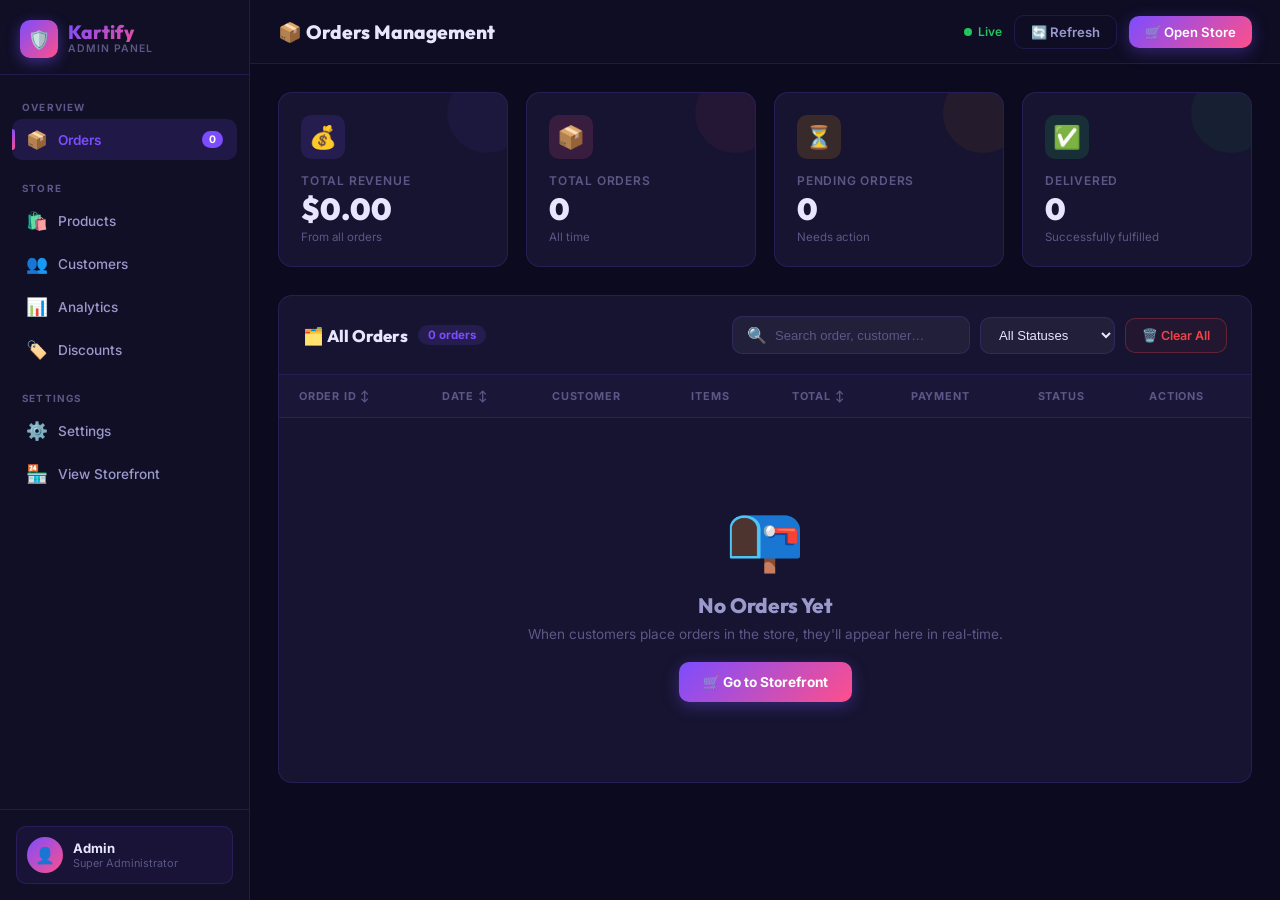
==== admin.html @ bb983f79 "Initial commit: Kartify online kart website with admin panel" ====
<!DOCTYPE html>
<html lang="en">
<head>
  <meta charset="UTF-8" />
  <meta name="viewport" content="width=device-width, initial-scale=1.0" />
  <title>Kartify – Admin Panel</title>
  <link rel="icon" href="data:image/svg+xml,<svg xmlns='http://www.w3.org/2000/svg' viewBox='0 0 100 100'><text y='.9em' font-size='90'>🛡️</text></svg>" />
  <link rel="preconnect" href="https://fonts.googleapis.com" />
  <link rel="preconnect" href="https://fonts.gstatic.com" crossorigin />
  <link href="https://fonts.googleapis.com/css2?family=Outfit:wght@300;400;500;600;700;800;900&family=Inter:wght@400;500;600&display=swap" rel="stylesheet" />
  <style>
    /* =============================================
       ADMIN PANEL – DEDICATED STYLESHEET
       ============================================= */
    *, *::before, *::after { box-sizing: border-box; margin: 0; padding: 0; }
    html { font-size: 16px; }
    body {
      font-family: 'Inter', sans-serif;
      background: #0B0A1E;
      color: #E8E6FF;
      min-height: 100vh;
      display: flex;
      overflow-x: hidden;
    }
    img { max-width: 100%; display: block; }
    a { text-decoration: none; color: inherit; }
    button { cursor: pointer; border: none; background: none; font-family: 'Inter', sans-serif; }
    ::-webkit-scrollbar { width: 5px; }
    ::-webkit-scrollbar-track { background: #12112A; }
    ::-webkit-scrollbar-thumb { background: #3D3870; border-radius: 99px; }

    /* ---- CSS VARS ---- */
    :root {
      --brand: #7C4DFF;
      --brand-2: #FF4F8B;
      --brand-grad: linear-gradient(135deg, #7C4DFF 0%, #FF4F8B 100%);
      --bg: #0B0A1E;
      --sidebar-bg: #100F26;
      --card-bg: #161430;
      --card-border: rgba(124, 77, 255, 0.18);
      --text: #E8E6FF;
      --text-2: #9B99CC;
      --text-3: #5B5887;
      --success: #22C55E;
      --warning: #F59E0B;
      --error: #EF4444;
      --info: #3B82F6;
      --pending: #F59E0B;
      --processing: #3B82F6;
      --shipped: #7C4DFF;
      --delivered: #22C55E;
      --cancelled: #EF4444;
      --sidebar-w: 250px;
      --header-h: 64px;
      --radius: 14px;
      --transition: all 0.22s cubic-bezier(0.4, 0, 0.2, 1);
    }

    /* =============================================
       SIDEBAR
       ============================================= */
    .admin-sidebar {
      width: var(--sidebar-w);
      min-height: 100vh;
      background: var(--sidebar-bg);
      border-right: 1px solid var(--card-border);
      display: flex;
      flex-direction: column;
      flex-shrink: 0;
      position: fixed;
      top: 0;
      left: 0;
      bottom: 0;
      z-index: 200;
      transition: var(--transition);
    }
    .sidebar-brand {
      display: flex;
      align-items: center;
      gap: 10px;
      padding: 20px 20px 16px;
      border-bottom: 1px solid var(--card-border);
    }
    .sidebar-logo {
      width: 38px; height: 38px;
      background: var(--brand-grad);
      border-radius: 10px;
      display: flex; align-items: center; justify-content: center;
      font-size: 18px;
      box-shadow: 0 4px 14px rgba(124,77,255,0.45);
      flex-shrink: 0;
    }
    .sidebar-brand-text .brand-name {
      font-family: 'Outfit', sans-serif;
      font-size: 1.2rem;
      font-weight: 800;
      background: var(--brand-grad);
      -webkit-background-clip: text;
      -webkit-text-fill-color: transparent;
      background-clip: text;
      line-height: 1;
    }
    .sidebar-brand-text .brand-sub {
      font-size: 0.65rem;
      color: var(--text-3);
      font-weight: 600;
      letter-spacing: 1px;
      text-transform: uppercase;
    }
    .sidebar-nav { flex: 1; padding: 16px 12px; overflow-y: auto; }
    .nav-section-label {
      font-size: 0.62rem;
      font-weight: 700;
      letter-spacing: 1.2px;
      text-transform: uppercase;
      color: var(--text-3);
      padding: 10px 10px 6px;
    }
    .nav-item {
      display: flex;
      align-items: center;
      gap: 10px;
      padding: 10px 14px;
      border-radius: 10px;
      font-size: 0.85rem;
      font-weight: 500;
      color: var(--text-2);
      cursor: pointer;
      transition: var(--transition);
      position: relative;
      margin-bottom: 2px;
      border: none;
      background: none;
      width: 100%;
      text-align: left;
    }
    .nav-item:hover { background: rgba(124,77,255,0.1); color: var(--text); }
    .nav-item.active { background: rgba(124,77,255,0.15); color: var(--brand); font-weight: 600; }
    .nav-item.active::before {
      content: '';
      position: absolute;
      left: 0; top: 25%; bottom: 25%;
      width: 3px;
      background: var(--brand-grad);
      border-radius: 0 3px 3px 0;
    }
    .nav-item .nav-icon { font-size: 1.1rem; width: 22px; text-align: center; flex-shrink: 0; }
    .nav-item .nav-badge {
      margin-left: auto;
      background: var(--brand);
      color: white;
      font-size: 0.65rem;
      font-weight: 700;
      padding: 2px 7px;
      border-radius: 99px;
    }
    .sidebar-footer {
      padding: 16px;
      border-top: 1px solid var(--card-border);
    }
    .admin-user-chip {
      display: flex;
      align-items: center;
      gap: 10px;
      padding: 10px;
      background: rgba(124,77,255,0.08);
      border-radius: 10px;
      border: 1px solid var(--card-border);
    }
    .admin-avatar {
      width: 36px; height: 36px;
      border-radius: 50%;
      background: var(--brand-grad);
      display: flex; align-items: center; justify-content: center;
      font-size: 16px;
      flex-shrink: 0;
    }
    .admin-user-info .admin-name { font-size: 0.82rem; font-weight: 700; }
    .admin-user-info .admin-role { font-size: 0.68rem; color: var(--text-3); }

    /* =============================================
       MAIN CONTENT AREA
       ============================================= */
    .admin-main {
      margin-left: var(--sidebar-w);
      flex: 1;
      display: flex;
      flex-direction: column;
      min-height: 100vh;
    }

    /* Top Header */
    .admin-header {
      height: var(--header-h);
      background: rgba(16, 15, 38, 0.85);
      backdrop-filter: blur(20px);
      border-bottom: 1px solid var(--card-border);
      display: flex;
      align-items: center;
      justify-content: space-between;
      padding: 0 28px;
      position: sticky;
      top: 0;
      z-index: 100;
    }
    .admin-page-title {
      font-family: 'Outfit', sans-serif;
      font-size: 1.2rem;
      font-weight: 800;
      display: flex;
      align-items: center;
      gap: 10px;
    }
    .admin-header-actions { display: flex; align-items: center; gap: 12px; }
    .header-action-btn {
      display: flex; align-items: center; gap: 8px;
      padding: 8px 16px;
      border-radius: 10px;
      font-size: 0.82rem;
      font-weight: 600;
      cursor: pointer;
      transition: var(--transition);
    }
    .btn-outline {
      background: transparent;
      border: 1.5px solid var(--card-border);
      color: var(--text-2);
    }
    .btn-outline:hover { border-color: var(--brand); color: var(--brand); background: rgba(124,77,255,0.08); }
    .btn-primary {
      background: var(--brand-grad);
      border: none;
      color: white;
      box-shadow: 0 4px 16px rgba(124,77,255,0.35);
    }
    .btn-primary:hover { opacity: 0.85; transform: translateY(-1px); }
    .live-dot {
      display: flex; align-items: center; gap: 6px;
      font-size: 0.75rem; color: var(--success); font-weight: 600;
    }
    .live-dot::before {
      content: '';
      width: 8px; height: 8px;
      border-radius: 50%;
      background: var(--success);
      animation: pulse 1.5s ease infinite;
    }
    @keyframes pulse { 0%,100%{opacity:1;transform:scale(1)} 50%{opacity:0.4;transform:scale(1.3)} }

    /* Page Content */
    .admin-content { flex: 1; padding: 28px; }

    /* =============================================
       STAT CARDS
       ============================================= */
    .stats-grid {
      display: grid;
      grid-template-columns: repeat(4, 1fr);
      gap: 18px;
      margin-bottom: 28px;
    }
    .stat-card {
      background: var(--card-bg);
      border: 1px solid var(--card-border);
      border-radius: var(--radius);
      padding: 22px;
      position: relative;
      overflow: hidden;
      transition: var(--transition);
    }
    .stat-card:hover { border-color: rgba(124,77,255,0.4); transform: translateY(-3px); box-shadow: 0 8px 30px rgba(0,0,0,0.3); }
    .stat-card::before {
      content: '';
      position: absolute;
      top: 0; right: 0;
      width: 80px; height: 80px;
      border-radius: 50%;
      opacity: 0.06;
      transform: translate(20px, -20px);
    }
    .stat-card.revenue::before { background: #7C4DFF; }
    .stat-card.orders-total::before { background: #FF4F8B; }
    .stat-card.pending::before { background: #F59E0B; }
    .stat-card.delivered::before { background: #22C55E; }
    .stat-icon {
      width: 44px; height: 44px;
      border-radius: 10px;
      display: flex; align-items: center; justify-content: center;
      font-size: 1.4rem;
      margin-bottom: 14px;
    }
    .stat-card.revenue .stat-icon { background: rgba(124,77,255,0.15); }
    .stat-card.orders-total .stat-icon { background: rgba(255,79,139,0.15); }
    .stat-card.pending .stat-icon { background: rgba(245,158,11,0.15); }
    .stat-card.delivered .stat-icon { background: rgba(34,197,94,0.15); }
    .stat-label { font-size: 0.75rem; font-weight: 600; color: var(--text-3); text-transform: uppercase; letter-spacing: 0.8px; margin-bottom: 6px; }
    .stat-value { font-family: 'Outfit', sans-serif; font-size: 1.9rem; font-weight: 900; line-height: 1; color: var(--text); }
    .stat-change { font-size: 0.72rem; color: var(--text-3); margin-top: 6px; }
    .stat-change .up { color: var(--success); font-weight: 600; }

    /* =============================================
       ORDERS TABLE SECTION
       ============================================= */
    .orders-section {
      background: var(--card-bg);
      border: 1px solid var(--card-border);
      border-radius: var(--radius);
      overflow: hidden;
    }
    .orders-section-header {
      display: flex;
      align-items: center;
      justify-content: space-between;
      padding: 20px 24px;
      border-bottom: 1px solid var(--card-border);
      flex-wrap: wrap;
      gap: 14px;
    }
    .orders-section-title {
      font-family: 'Outfit', sans-serif;
      font-size: 1.05rem;
      font-weight: 800;
      display: flex;
      align-items: center;
      gap: 8px;
    }
    .orders-count-tag {
      background: rgba(124,77,255,0.15);
      color: var(--brand);
      font-size: 0.72rem;
      font-weight: 700;
      padding: 3px 10px;
      border-radius: 99px;
    }
    .orders-toolbar { display: flex; align-items: center; gap: 10px; flex-wrap: wrap; }
    .search-bar-admin {
      display: flex;
      align-items: center;
      gap: 8px;
      background: rgba(255,255,255,0.05);
      border: 1.5px solid var(--card-border);
      border-radius: 10px;
      padding: 8px 14px;
      transition: var(--transition);
    }
    .search-bar-admin:focus-within { border-color: var(--brand); background: rgba(124,77,255,0.06); }
    .search-bar-admin input {
      background: transparent;
      border: none;
      outline: none;
      color: var(--text);
      font-size: 0.82rem;
      width: 180px;
    }
    .search-bar-admin input::placeholder { color: var(--text-3); }
    .filter-select-admin {
      background: rgba(255,255,255,0.05);
      border: 1.5px solid var(--card-border);
      border-radius: 10px;
      padding: 9px 14px;
      color: var(--text);
      font-size: 0.82rem;
      cursor: pointer;
      outline: none;
      transition: var(--transition);
    }
    .filter-select-admin:focus { border-color: var(--brand); }
    .filter-select-admin option { background: #1A1830; }
    .clear-orders-btn {
      padding: 9px 16px;
      border-radius: 10px;
      font-size: 0.78rem;
      font-weight: 600;
      color: var(--error);
      border: 1.5px solid rgba(239,68,68,0.3);
      background: rgba(239,68,68,0.06);
      cursor: pointer;
      transition: var(--transition);
      display: flex; align-items: center; gap: 6px;
    }
    .clear-orders-btn:hover { background: rgba(239,68,68,0.15); border-color: var(--error); }

    /* Table */
    .orders-table-wrap { overflow-x: auto; }
    table {
      width: 100%;
      border-collapse: collapse;
    }
    th {
      text-align: left;
      padding: 14px 20px;
      font-size: 0.68rem;
      font-weight: 700;
      text-transform: uppercase;
      letter-spacing: 0.8px;
      color: var(--text-3);
      background: rgba(124,77,255,0.04);
      border-bottom: 1px solid var(--card-border);
      white-space: nowrap;
      cursor: pointer;
      user-select: none;
    }
    th:hover { color: var(--brand); }
    td {
      padding: 16px 20px;
      font-size: 0.82rem;
      border-bottom: 1px solid rgba(124,77,255,0.07);
      vertical-align: middle;
      color: var(--text-2);
    }
    tr:last-child td { border-bottom: none; }
    tr:hover td { background: rgba(124,77,255,0.04); }
    .order-id-cell { font-family: 'Outfit', sans-serif; font-weight: 700; color: var(--brand); font-size: 0.78rem; letter-spacing: 0.5px; }
    .customer-cell .cust-name { font-weight: 600; color: var(--text); font-size: 0.85rem; }
    .customer-cell .cust-email { font-size: 0.72rem; color: var(--text-3); }
    .items-cell { display: flex; align-items: center; gap: 6px; flex-wrap: wrap; }
    .item-thumb { width: 34px; height: 34px; border-radius: 8px; object-fit: cover; border: 1px solid var(--card-border); }
    .item-thumb-more { width: 34px; height: 34px; border-radius: 8px; background: rgba(124,77,255,0.15); border: 1px solid var(--card-border); display: flex; align-items: center; justify-content: center; font-size: 0.65rem; font-weight: 700; color: var(--brand); }
    .total-cell { font-family: 'Outfit', sans-serif; font-weight: 800; color: var(--text); font-size: 0.95rem; }
    .payment-cell { display: flex; align-items: center; gap: 6px; }
    .payment-icon-sm { font-size: 1rem; }

    /* Status Badge */
    .status-badge {
      display: inline-flex;
      align-items: center;
      gap: 5px;
      padding: 4px 12px;
      border-radius: 99px;
      font-size: 0.7rem;
      font-weight: 700;
      text-transform: uppercase;
      letter-spacing: 0.5px;
      white-space: nowrap;
    }
    .status-badge::before { content: ''; width: 6px; height: 6px; border-radius: 50%; background: currentColor; }
    .status-Pending { background: rgba(245,158,11,0.15); color: var(--pending); }
    .status-Processing { background: rgba(59,130,246,0.15); color: var(--processing); }
    .status-Shipped { background: rgba(124,77,255,0.15); color: var(--shipped); }
    .status-Delivered { background: rgba(34,197,94,0.15); color: var(--delivered); }
    .status-Cancelled { background: rgba(239,68,68,0.15); color: var(--cancelled); }

    /* Status Select dropdown in table */
    .status-select {
      background: transparent;
      border: 1px solid var(--card-border);
      border-radius: 8px;
      padding: 5px 10px;
      font-size: 0.75rem;
      font-weight: 600;
      color: var(--text);
      cursor: pointer;
      outline: none;
      transition: var(--transition);
    }
    .status-select:focus { border-color: var(--brand); }
    .status-select option { background: #1A1830; }

    /* Actions col */
    .action-btns { display: flex; gap: 6px; }
    .action-btn-sm {
      width: 30px; height: 30px;
      border-radius: 7px;
      display: flex; align-items: center; justify-content: center;
      font-size: 0.85rem;
      cursor: pointer;
      transition: var(--transition);
      border: 1px solid var(--card-border);
      background: transparent;
      color: var(--text-2);
    }
    .action-btn-sm:hover.view { background: rgba(59,130,246,0.15); color: var(--info); border-color: var(--info); }
    .action-btn-sm:hover.delete { background: rgba(239,68,68,0.15); color: var(--error); border-color: var(--error); }

    /* Empty orders state */
    .no-orders {
      text-align: center;
      padding: 80px 40px;
      color: var(--text-3);
    }
    .no-orders .no-icon { font-size: 4rem; margin-bottom: 16px; }
    .no-orders h3 { font-family: 'Outfit', sans-serif; font-size: 1.3rem; font-weight: 800; color: var(--text-2); margin-bottom: 8px; }
    .no-orders p { font-size: 0.85rem; margin-bottom: 20px; }
    .go-shop-btn {
      display: inline-flex; align-items: center; gap: 8px;
      padding: 12px 24px;
      background: var(--brand-grad);
      color: white;
      border-radius: 10px;
      font-weight: 700;
      font-size: 0.85rem;
      text-decoration: none;
      transition: var(--transition);
      box-shadow: 0 4px 16px rgba(124,77,255,0.35);
    }
    .go-shop-btn:hover { opacity: 0.85; transform: translateY(-2px); }

    /* =============================================
       ORDER DETAIL MODAL
       ============================================= */
    .modal-overlay-admin {
      position: fixed; inset: 0;
      background: rgba(0,0,0,0.7);
      backdrop-filter: blur(8px);
      z-index: 9000;
      display: flex; align-items: center; justify-content: center;
      padding: 20px;
      opacity: 0; pointer-events: none;
      transition: opacity 0.3s ease;
    }
    .modal-overlay-admin.open { opacity: 1; pointer-events: all; }
    .order-detail-modal {
      background: var(--card-bg);
      border: 1px solid var(--card-border);
      border-radius: 20px;
      width: 100%;
      max-width: 680px;
      max-height: 90vh;
      overflow-y: auto;
      transform: scale(0.9);
      transition: transform 0.3s cubic-bezier(0.34, 1.56, 0.64, 1);
      box-shadow: 0 20px 60px rgba(0,0,0,0.5);
    }
    .modal-overlay-admin.open .order-detail-modal { transform: scale(1); }
    .modal-admin-header {
      display: flex; align-items: center; justify-content: space-between;
      padding: 20px 24px;
      border-bottom: 1px solid var(--card-border);
    }
    .modal-admin-title { font-family: 'Outfit', sans-serif; font-size: 1.05rem; font-weight: 800; }
    .modal-admin-close {
      width: 32px; height: 32px;
      border-radius: 8px;
      background: rgba(239,68,68,0.1);
      border: 1px solid rgba(239,68,68,0.3);
      display: flex; align-items: center; justify-content: center;
      cursor: pointer; font-size: 0.9rem;
      color: var(--error);
      transition: var(--transition);
    }
    .modal-admin-close:hover { background: rgba(239,68,68,0.2); }
    .modal-admin-body { padding: 24px; display: flex; flex-direction: column; gap: 20px; }
    .detail-section-title { font-size: 0.7rem; font-weight: 700; letter-spacing: 1px; text-transform: uppercase; color: var(--text-3); margin-bottom: 10px; }
    .detail-info-grid {
      display: grid; grid-template-columns: 1fr 1fr; gap: 10px;
    }
    .detail-info-item { background: rgba(124,77,255,0.06); border: 1px solid var(--card-border); border-radius: 10px; padding: 12px 16px; }
    .detail-info-label { font-size: 0.67rem; text-transform: uppercase; letter-spacing: 0.8px; color: var(--text-3); font-weight: 600; }
    .detail-info-value { font-size: 0.85rem; font-weight: 600; color: var(--text); margin-top: 3px; }
    .detail-items-list { display: flex; flex-direction: column; gap: 10px; }
    .detail-item {
      display: flex; align-items: center; gap: 12px;
      background: rgba(124,77,255,0.04); border: 1px solid var(--card-border);
      border-radius: 10px; padding: 10px;
    }
    .detail-item img { width: 52px; height: 52px; border-radius: 8px; object-fit: cover; flex-shrink: 0; }
    .detail-item-info .d-name { font-size: 0.82rem; font-weight: 600; color: var(--text); }
    .detail-item-info .d-cat { font-size: 0.68rem; color: var(--text-3); }
    .detail-item-price { margin-left: auto; text-align: right; flex-shrink: 0; }
    .detail-item-price .d-price { font-family: 'Outfit', sans-serif; font-size: 0.9rem; font-weight: 800; color: var(--brand); }
    .detail-item-price .d-qty { font-size: 0.7rem; color: var(--text-3); }
    .summary-rows { background: rgba(124,77,255,0.04); border: 1px solid var(--card-border); border-radius: 10px; overflow: hidden; }
    .summary-row-d { display: flex; justify-content: space-between; padding: 10px 16px; font-size: 0.82rem; border-bottom: 1px solid rgba(124,77,255,0.07); color: var(--text-2); }
    .summary-row-d:last-child { border-bottom: none; font-family: 'Outfit', sans-serif; font-weight: 800; font-size: 1rem; color: var(--text); }
    .summary-row-d.discount-row { color: var(--success); }

    /* =============================================
       TOAST
       ============================================= */
    .admin-toast-wrap {
      position: fixed;
      bottom: 24px;
      right: 24px;
      z-index: 99999;
      display: flex;
      flex-direction: column;
      gap: 8px;
    }
    .admin-toast {
      background: var(--card-bg);
      border: 1.5px solid var(--card-border);
      border-radius: 10px;
      padding: 12px 16px;
      font-size: 0.82rem;
      font-weight: 600;
      box-shadow: 0 8px 30px rgba(0,0,0,0.4);
      display: flex; align-items: center; gap: 8px;
      min-width: 240px;
      animation: at-in 0.35s cubic-bezier(0.34,1.56,0.64,1);
    }
    @keyframes at-in { from{opacity:0;transform:translateX(100%)} to{opacity:1;transform:translateX(0)} }
    .admin-toast.fade-out { animation: at-out 0.3s ease forwards; }
    @keyframes at-out { to{opacity:0;transform:translateX(100%)} }
    .admin-toast.success { border-left: 4px solid var(--success); }
    .admin-toast.error { border-left: 4px solid var(--error); }

    /* =============================================
       RESPONSIVE
       ============================================= */
    @media (max-width: 1100px) {
      .stats-grid { grid-template-columns: repeat(2, 1fr); }
    }
    @media (max-width: 820px) {
      :root { --sidebar-w: 0px; }
      .admin-sidebar { transform: translateX(-250px); width: 250px; }
      .admin-sidebar.open { transform: translateX(0); }
      .admin-main { margin-left: 0; }
      .sidebar-toggle-btn { display: flex !important; }
    }
    @media (max-width: 600px) {
      .stats-grid { grid-template-columns: 1fr 1fr; gap: 12px; }
      .admin-content { padding: 16px; }
      .orders-section-header { flex-direction: column; align-items: flex-start; }
      .detail-info-grid { grid-template-columns: 1fr; }
    }
    @media (max-width: 400px) {
      .stats-grid { grid-template-columns: 1fr; }
    }
    .sidebar-toggle-btn {
      display: none;
      width: 38px; height: 38px;
      border-radius: 8px;
      background: rgba(124,77,255,0.1);
      border: 1px solid var(--card-border);
      align-items: center; justify-content: center;
      cursor: pointer;
      font-size: 1.1rem;
      color: var(--text);
      transition: var(--transition);
    }
    .sidebar-toggle-btn:hover { background: rgba(124,77,255,0.2); }
    .mobile-sidebar-overlay { display:none; position:fixed; inset:0; background:rgba(0,0,0,0.5); z-index:199; }
    .mobile-sidebar-overlay.open { display:block; }
  </style>
</head>
<body>

<!-- Mobile sidebar overlay -->
<div class="mobile-sidebar-overlay" id="mobileSidebarOverlay" onclick="toggleSidebar()"></div>

<!-- =============================================
     SIDEBAR
     ============================================= -->
<aside class="admin-sidebar" id="adminSidebar" aria-label="Admin navigation">

  <div class="sidebar-brand">
    <div class="sidebar-logo">🛡️</div>
    <div class="sidebar-brand-text">
      <div class="brand-name">Kartify</div>
      <div class="brand-sub">Admin Panel</div>
    </div>
  </div>

  <nav class="sidebar-nav" aria-label="Admin menu">
    <div class="nav-section-label">Overview</div>
    <button class="nav-item active" onclick="showSection('orders')" id="navOrders">
      <span class="nav-icon">📦</span>
      Orders
      <span class="nav-badge" id="sidebarOrderCount">0</span>
    </button>

    <div class="nav-section-label" style="margin-top:12px;">Store</div>
    <button class="nav-item" onclick="showToastAdmin('Products section coming soon!', 'info')">
      <span class="nav-icon">🛍️</span> Products
    </button>
    <button class="nav-item" onclick="showToastAdmin('Customers section coming soon!', 'info')">
      <span class="nav-icon">👥</span> Customers
    </button>
    <button class="nav-item" onclick="showToastAdmin('Analytics section coming soon!', 'info')">
      <span class="nav-icon">📊</span> Analytics
    </button>
    <button class="nav-item" onclick="showToastAdmin('Discounts section coming soon!', 'info')">
      <span class="nav-icon">🏷️</span> Discounts
    </button>

    <div class="nav-section-label" style="margin-top:12px;">Settings</div>
    <button class="nav-item" onclick="showToastAdmin('Settings coming soon!', 'info')">
      <span class="nav-icon">⚙️</span> Settings
    </button>
    <a class="nav-item" href="index.html" target="_blank" style="text-decoration:none;display:flex;">
      <span class="nav-icon">🏪</span> View Storefront
    </a>
  </nav>

  <div class="sidebar-footer">
    <div class="admin-user-chip">
      <div class="admin-avatar">👤</div>
      <div class="admin-user-info">
        <div class="admin-name">Admin</div>
        <div class="admin-role">Super Administrator</div>
      </div>
    </div>
  </div>
</aside>

<!-- =============================================
     MAIN CONTENT
     ============================================= -->
<div class="admin-main">

  <!-- Admin Header -->
  <header class="admin-header">
    <div style="display:flex;align-items:center;gap:14px;">
      <button class="sidebar-toggle-btn" id="sidebarToggleBtn" onclick="toggleSidebar()" aria-label="Toggle sidebar">☰</button>
      <div class="admin-page-title" id="pageTitleEl">📦 Orders Management</div>
    </div>
    <div class="admin-header-actions">
      <div class="live-dot">Live</div>
      <button class="header-action-btn btn-outline" onclick="loadOrders(); showToastAdmin('Orders refreshed!', 'success')">
        🔄 Refresh
      </button>
      <a href="index.html" target="_blank" class="header-action-btn btn-primary" style="text-decoration:none;">
        🛒 Open Store
      </a>
    </div>
  </header>

  <!-- Main Content -->
  <main class="admin-content" id="adminContent">

    <!-- Stat Cards -->
    <div class="stats-grid">
      <div class="stat-card revenue">
        <div class="stat-icon">💰</div>
        <div class="stat-label">Total Revenue</div>
        <div class="stat-value" id="statRevenue">$0.00</div>
        <div class="stat-change">From all orders</div>
      </div>
      <div class="stat-card orders-total">
        <div class="stat-icon">📦</div>
        <div class="stat-label">Total Orders</div>
        <div class="stat-value" id="statOrders">0</div>
        <div class="stat-change">All time</div>
      </div>
      <div class="stat-card pending">
        <div class="stat-icon">⏳</div>
        <div class="stat-label">Pending Orders</div>
        <div class="stat-value" id="statPending">0</div>
        <div class="stat-change">Needs action</div>
      </div>
      <div class="stat-card delivered">
        <div class="stat-icon">✅</div>
        <div class="stat-label">Delivered</div>
        <div class="stat-value" id="statDelivered">0</div>
        <div class="stat-change">Successfully fulfilled</div>
      </div>
    </div>

    <!-- Orders Table -->
    <div class="orders-section">
      <div class="orders-section-header">
        <div style="display:flex;align-items:center;gap:10px;">
          <div class="orders-section-title">🗂️ All Orders</div>
          <span class="orders-count-tag" id="ordersCountTag">0 orders</span>
        </div>
        <div class="orders-toolbar">
          <div class="search-bar-admin">
            <span>🔍</span>
            <input type="search" id="adminSearchInput" placeholder="Search order, customer…" oninput="filterOrders()" />
          </div>
          <select id="adminStatusFilter" class="filter-select-admin" onchange="filterOrders()">
            <option value="">All Statuses</option>
            <option value="Pending">⏳ Pending</option>
            <option value="Processing">🔄 Processing</option>
            <option value="Shipped">🚚 Shipped</option>
            <option value="Delivered">✅ Delivered</option>
            <option value="Cancelled">❌ Cancelled</option>
          </select>
          <button class="clear-orders-btn" onclick="confirmClearOrders()">
            🗑️ Clear All
          </button>
        </div>
      </div>

      <!-- Table -->
      <div class="orders-table-wrap">
        <table id="ordersTable" aria-label="Orders table">
          <thead>
            <tr>
              <th onclick="sortOrdersBy('orderId')">Order ID ↕</th>
              <th onclick="sortOrdersBy('placedAt')">Date ↕</th>
              <th>Customer</th>
              <th>Items</th>
              <th onclick="sortOrdersBy('total')">Total ↕</th>
              <th>Payment</th>
              <th>Status</th>
              <th>Actions</th>
            </tr>
          </thead>
          <tbody id="ordersTableBody"></tbody>
        </table>

        <!-- No orders state -->
        <div class="no-orders" id="noOrdersState" style="display:none;">
          <div class="no-icon">📭</div>
          <h3>No Orders Yet</h3>
          <p>When customers place orders in the store, they'll appear here in real-time.</p>
          <a href="index.html" target="_blank" class="go-shop-btn">🛒 Go to Storefront</a>
        </div>
      </div>
    </div>

  </main>
</div>

<!-- =============================================
     ORDER DETAIL MODAL
     ============================================= -->
<div class="modal-overlay-admin" id="orderDetailOverlay">
  <div class="order-detail-modal" id="orderDetailModal">
    <div class="modal-admin-header">
      <div class="modal-admin-title" id="detailModalTitle">Order Details</div>
      <button class="modal-admin-close" onclick="closeOrderDetail()" aria-label="Close">✕</button>
    </div>
    <div class="modal-admin-body" id="orderDetailBody"></div>
  </div>
</div>

<!-- Admin Toast Container -->
<div class="admin-toast-wrap" id="adminToastWrap" aria-live="polite"></div>

<script>
  // ============================================
  // DATA & STATE
  // ============================================
  let allOrders = [];
  let filteredOrders = [];
  let sortField = 'placedAt';
  let sortDir = -1; // -1 = desc, 1 = asc

  const PAYMENT_LABELS = {
    card: '💳 Card', upi: '📱 UPI', netbanking: '🏦 Net Banking',
    paypal: '🅿️ PayPal', cod: '💵 Cash on Delivery'
  };
  const STATUS_FLOW = ['Pending', 'Processing', 'Shipped', 'Delivered'];

  // ============================================
  // LOAD & RENDER ORDERS
  // ============================================
  function loadOrders() {
    allOrders = JSON.parse(localStorage.getItem('kart_orders') || '[]');
    updateStats();
    filterOrders();
  }

  function updateStats() {
    const total = allOrders.length;
    const revenue = allOrders.reduce((s, o) => s + parseFloat(o.summary.total || 0), 0);
    const pending = allOrders.filter(o => o.status === 'Pending').length;
    const delivered = allOrders.filter(o => o.status === 'Delivered').length;

    document.getElementById('statRevenue').textContent = '$' + revenue.toFixed(2);
    document.getElementById('statOrders').textContent = total;
    document.getElementById('statPending').textContent = pending;
    document.getElementById('statDelivered').textContent = delivered;
    document.getElementById('sidebarOrderCount').textContent = total;
  }

  function filterOrders() {
    const searchQ = (document.getElementById('adminSearchInput').value || '').toLowerCase();
    const statusF  = document.getElementById('adminStatusFilter').value;

    filteredOrders = allOrders.filter(o => {
      const matchesSearch =
        !searchQ ||
        o.orderId.toLowerCase().includes(searchQ) ||
        o.customer.name.toLowerCase().includes(searchQ) ||
        o.customer.email.toLowerCase().includes(searchQ);
      const matchesStatus = !statusF || o.status === statusF;
      return matchesSearch && matchesStatus;
    });

    // Sort
    filteredOrders.sort((a, b) => {
      let va, vb;
      if (sortField === 'total') { va = parseFloat(a.summary.total); vb = parseFloat(b.summary.total); }
      else if (sortField === 'placedAt') { va = new Date(a.placedAt); vb = new Date(b.placedAt); }
      else { va = a[sortField] || ''; vb = b[sortField] || ''; }
      if (va < vb) return -sortDir;
      if (va > vb) return sortDir;
      return 0;
    });

    renderOrdersTable();
  }

  function sortOrdersBy(field) {
    if (sortField === field) sortDir *= -1;
    else { sortField = field; sortDir = -1; }
    filterOrders();
  }

  function renderOrdersTable() {
    const tbody = document.getElementById('ordersTableBody');
    const noState = document.getElementById('noOrdersState');
    const countTag = document.getElementById('ordersCountTag');

    countTag.textContent = filteredOrders.length + ' order' + (filteredOrders.length !== 1 ? 's' : '');

    if (filteredOrders.length === 0) {
      tbody.innerHTML = '';
      noState.style.display = 'block';
      return;
    }
    noState.style.display = 'none';

    tbody.innerHTML = filteredOrders.map(order => {
      const date = new Date(order.placedAt);
      const dateStr = date.toLocaleDateString('en-IN', { day:'2-digit', month:'short', year:'numeric' });
      const timeStr = date.toLocaleTimeString('en-IN', { hour:'2-digit', minute:'2-digit' });
      const thumbs = order.items.slice(0, 3).map(it =>
        `<img class="item-thumb" src="${it.image}" alt="${it.name}" title="${it.name} x${it.qty}">`
      ).join('');
      const extra = order.items.length > 3
        ? `<div class="item-thumb-more">+${order.items.length - 3}</div>`
        : '';
      const payLabel = PAYMENT_LABELS[order.payment] || order.payment;
      const statusOpts = ['Pending','Processing','Shipped','Delivered','Cancelled']
        .map(s => `<option value="${s}" ${s===order.status?'selected':''}>${s}</option>`).join('');

      return `
        <tr>
          <td class="order-id-cell">${order.orderId}</td>
          <td style="white-space:nowrap;">
            <div style="font-weight:600;color:var(--text);font-size:0.82rem;">${dateStr}</div>
            <div style="font-size:0.68rem;color:var(--text-3);">${timeStr}</div>
          </td>
          <td class="customer-cell">
            <div class="cust-name">${escHtml(order.customer.name)}</div>
            <div class="cust-email">${escHtml(order.customer.email)}</div>
          </td>
          <td>
            <div class="items-cell">
              ${thumbs}${extra}
              <span style="font-size:0.72rem;color:var(--text-3);margin-left:2px;">${order.items.length} item${order.items.length!==1?'s':''}</span>
            </div>
          </td>
          <td class="total-cell">$${parseFloat(order.summary.total).toFixed(2)}</td>
          <td class="payment-cell">${payLabel}</td>
          <td>
            <select class="status-select" onchange="updateOrderStatus('${order.orderId}', this.value)">
              ${statusOpts}
            </select>
          </td>
          <td>
            <div class="action-btns">
              <button class="action-btn-sm view" onclick="openOrderDetail('${order.orderId}')" title="View Details">👁️</button>
              <button class="action-btn-sm delete" onclick="deleteOrder('${order.orderId}')" title="Delete Order">🗑️</button>
            </div>
          </td>
        </tr>`;
    }).join('');
  }

  // ============================================
  // ORDER STATUS UPDATE
  // ============================================
  function updateOrderStatus(orderId, newStatus) {
    const idx = allOrders.findIndex(o => o.orderId === orderId);
    if (idx === -1) return;
    allOrders[idx].status = newStatus;
    localStorage.setItem('kart_orders', JSON.stringify(allOrders));
    updateStats();
    showToastAdmin(`Order ${orderId} → ${newStatus}`, 'success');
  }

  // ============================================
  // DELETE ORDER
  // ============================================
  function deleteOrder(orderId) {
    if (!confirm(`Delete order ${orderId}? This cannot be undone.`)) return;
    allOrders = allOrders.filter(o => o.orderId !== orderId);
    localStorage.setItem('kart_orders', JSON.stringify(allOrders));
    updateStats();
    filterOrders();
    showToastAdmin('Order deleted.', 'success');
  }

  function confirmClearOrders() {
    if (allOrders.length === 0) { showToastAdmin('No orders to clear!', 'error'); return; }
    if (!confirm(`Delete ALL ${allOrders.length} orders? This cannot be undone.`)) return;
    allOrders = [];
    localStorage.setItem('kart_orders', JSON.stringify(allOrders));
    updateStats();
    filterOrders();
    showToastAdmin('All orders cleared.', 'success');
  }

  // ============================================
  // ORDER DETAIL MODAL
  // ============================================
  function openOrderDetail(orderId) {
    const order = allOrders.find(o => o.orderId === orderId);
    if (!order) return;

    document.getElementById('detailModalTitle').textContent = '📦 ' + order.orderId;

    const s = order.summary;
    const date = new Date(order.placedAt).toLocaleString('en-IN', { dateStyle:'medium', timeStyle:'short' });
    const countryFlags = { us:'🇺🇸', in:'🇮🇳', uk:'🇬🇧', ca:'🇨🇦', au:'🇦🇺' };
    const flag = countryFlags[order.shipping.country] || '🌍';

    document.getElementById('orderDetailBody').innerHTML = `
      <!-- Info Grid -->
      <div>
        <div class="detail-section-title">Order Info</div>
        <div class="detail-info-grid">
          <div class="detail-info-item">
            <div class="detail-info-label">Order ID</div>
            <div class="detail-info-value" style="color:var(--brand);font-family:'Outfit',sans-serif;">${order.orderId}</div>
          </div>
          <div class="detail-info-item">
            <div class="detail-info-label">Placed At</div>
            <div class="detail-info-value">${date}</div>
          </div>
          <div class="detail-info-item">
            <div class="detail-info-label">Status</div>
            <div class="detail-info-value"><span class="status-badge status-${order.status}">${order.status}</span></div>
          </div>
          <div class="detail-info-item">
            <div class="detail-info-label">Payment</div>
            <div class="detail-info-value">${PAYMENT_LABELS[order.payment] || order.payment}</div>
          </div>
        </div>
      </div>

      <!-- Customer -->
      <div>
        <div class="detail-section-title">Customer & Shipping</div>
        <div class="detail-info-grid">
          <div class="detail-info-item">
            <div class="detail-info-label">Name</div>
            <div class="detail-info-value">${escHtml(order.customer.name)}</div>
          </div>
          <div class="detail-info-item">
            <div class="detail-info-label">Email</div>
            <div class="detail-info-value" style="font-size:0.78rem;">${escHtml(order.customer.email)}</div>
          </div>
          <div class="detail-info-item">
            <div class="detail-info-label">Phone</div>
            <div class="detail-info-value">${escHtml(order.customer.phone)}</div>
          </div>
          <div class="detail-info-item">
            <div class="detail-info-label">Delivery Address</div>
            <div class="detail-info-value" style="font-size:0.78rem;">${escHtml(order.shipping.address || '—')}, ${escHtml(order.shipping.city || '—')} ${escHtml(order.shipping.zip || '')} ${flag}</div>
          </div>
        </div>
      </div>

      <!-- Items -->
      <div>
        <div class="detail-section-title">Items Ordered (${order.items.length})</div>
        <div class="detail-items-list">
          ${order.items.map(it => `
            <div class="detail-item">
              <img src="${it.image}" alt="${it.name}" />
              <div class="detail-item-info">
                <div class="d-name">${escHtml(it.name)}</div>
                <div class="d-cat">${escHtml(it.category)}</div>
              </div>
              <div class="detail-item-price">
                <div class="d-price">$${(it.price * it.qty).toFixed(2)}</div>
                <div class="d-qty">$${it.price.toFixed(2)} × ${it.qty}</div>
              </div>
            </div>`).join('')}
        </div>
      </div>

      <!-- Summary -->
      <div>
        <div class="detail-section-title">Order Summary</div>
        <div class="summary-rows">
          <div class="summary-row-d"><span>Subtotal</span><span>$${parseFloat(s.subtotal).toFixed(2)}</span></div>
          ${parseFloat(s.discount)>0?`<div class="summary-row-d discount-row"><span>Discount ${s.couponCode?`(${s.couponCode})`:''}</span><span>-$${parseFloat(s.discount).toFixed(2)}</span></div>`:''}
          <div class="summary-row-d"><span>Shipping</span><span>${parseFloat(s.shipping)===0?'FREE':('$'+parseFloat(s.shipping).toFixed(2))}</span></div>
          <div class="summary-row-d"><span>Tax (8%)</span><span>$${parseFloat(s.tax).toFixed(2)}</span></div>
          <div class="summary-row-d"><span>Total Paid</span><span style="color:var(--brand);">$${parseFloat(s.total).toFixed(2)}</span></div>
        </div>
      </div>

      <!-- Update Status -->
      <div>
        <div class="detail-section-title">Update Order Status</div>
        <div style="display:flex;gap:8px;flex-wrap:wrap;">
          ${STATUS_FLOW.map(st => `
            <button onclick="updateOrderStatus('${order.orderId}','${st}'); closeOrderDetail(); openOrderDetail('${order.orderId}')"
              style="padding:9px 18px;border-radius:10px;font-size:0.78rem;font-weight:700;cursor:pointer;transition:all 0.2s;
                     background:${order.status===st?'rgba(124,77,255,0.2)':'transparent'};
                     border:1.5px solid ${order.status===st?'var(--brand)':'var(--card-border)'};
                     color:${order.status===st?'var(--brand)':'var(--text-2)'};">
              ${st}
            </button>`).join('')}
          <button onclick="updateOrderStatus('${order.orderId}','Cancelled'); closeOrderDetail(); openOrderDetail('${order.orderId}')"
            style="padding:9px 18px;border-radius:10px;font-size:0.78rem;font-weight:700;cursor:pointer;transition:all 0.2s;
                   background:${order.status==='Cancelled'?'rgba(239,68,68,0.2)':'transparent'};
                   border:1.5px solid ${order.status==='Cancelled'?'var(--error)':'var(--card-border)'};
                   color:${order.status==='Cancelled'?'var(--error)':'var(--text-2)'};">
            ❌ Cancel
          </button>
        </div>
      </div>`;

    document.getElementById('orderDetailOverlay').classList.add('open');
    document.body.style.overflow = 'hidden';
  }

  function closeOrderDetail() {
    document.getElementById('orderDetailOverlay').classList.remove('open');
    document.body.style.overflow = '';
  }

  // ============================================
  // SIDEBAR TOGGLE (MOBILE)
  // ============================================
  function toggleSidebar() {
    document.getElementById('adminSidebar').classList.toggle('open');
    document.getElementById('mobileSidebarOverlay').classList.toggle('open');
  }

  // ============================================
  // NAV SECTION
  // ============================================
  function showSection(section) {
    document.querySelectorAll('.nav-item').forEach(n => n.classList.remove('active'));
    document.getElementById('navOrders').classList.add('active');
  }

  // ============================================
  // TOAST
  // ============================================
  function showToastAdmin(msg, type='success') {
    const icons = { success:'✅', error:'❌', info:'ℹ️', warning:'⚠️' };
    const t = document.createElement('div');
    t.className = `admin-toast ${type}`;
    t.innerHTML = `<span>${icons[type]}</span><span>${msg}</span>`;
    document.getElementById('adminToastWrap').appendChild(t);
    setTimeout(() => { t.classList.add('fade-out'); setTimeout(() => t.remove(), 350); }, 2800);
  }

  // ============================================
  // HELPERS
  // ============================================
  function escHtml(str) {
    return String(str || '').replace(/&/g,'&amp;').replace(/</g,'&lt;').replace(/>/g,'&gt;').replace(/"/g,'&quot;');
  }

  // Close detail modal on overlay click
  document.getElementById('orderDetailOverlay').addEventListener('click', function(e) {
    if (e.target === this) closeOrderDetail();
  });

  // Keyboard: Escape closes modal
  document.addEventListener('keydown', e => { if (e.key === 'Escape') closeOrderDetail(); });

  // ============================================
  // INIT
  // ============================================
  loadOrders();
  // Auto-refresh every 8 seconds (picks up new orders from store tab)
  setInterval(loadOrders, 8000);
</script>

</body>
</html>
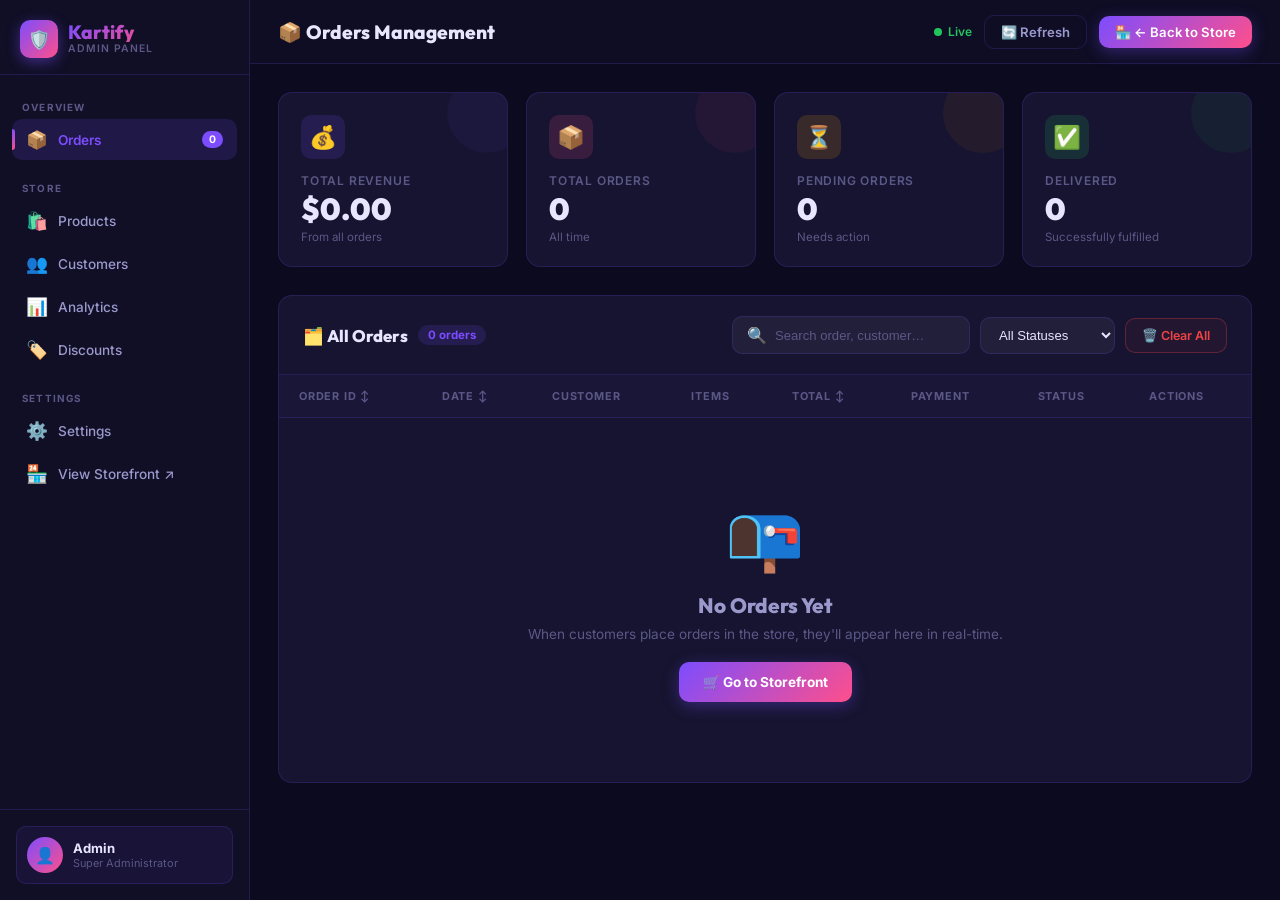
==== commit 49fe7f81: "Connect store and admin panel - secret Ctrl+Shift+A shortcut + back button" ====
--- a/admin.html
+++ b/admin.html
@@ -677,9 +677,9 @@
     <button class="nav-item" onclick="showToastAdmin('Settings coming soon!', 'info')">
       <span class="nav-icon">⚙️</span> Settings
     </button>
-    <a class="nav-item" href="index.html" target="_blank" style="text-decoration:none;display:flex;">
-      <span class="nav-icon">🏪</span> View Storefront
-    </a>
+      <a class="nav-item" href="index.html" target="_blank" style="text-decoration:none;display:flex;align-items:center;gap:10px;">
+        <span class="nav-icon">🏪</span> View Storefront ↗
+      </a>
   </nav>
 
   <div class="sidebar-footer">
@@ -710,7 +710,7 @@
         🔄 Refresh
       </button>
       <a href="index.html" target="_blank" class="header-action-btn btn-primary" style="text-decoration:none;">
-        🛒 Open Store
+        🏪 ← Back to Store
       </a>
     </div>
   </header>
